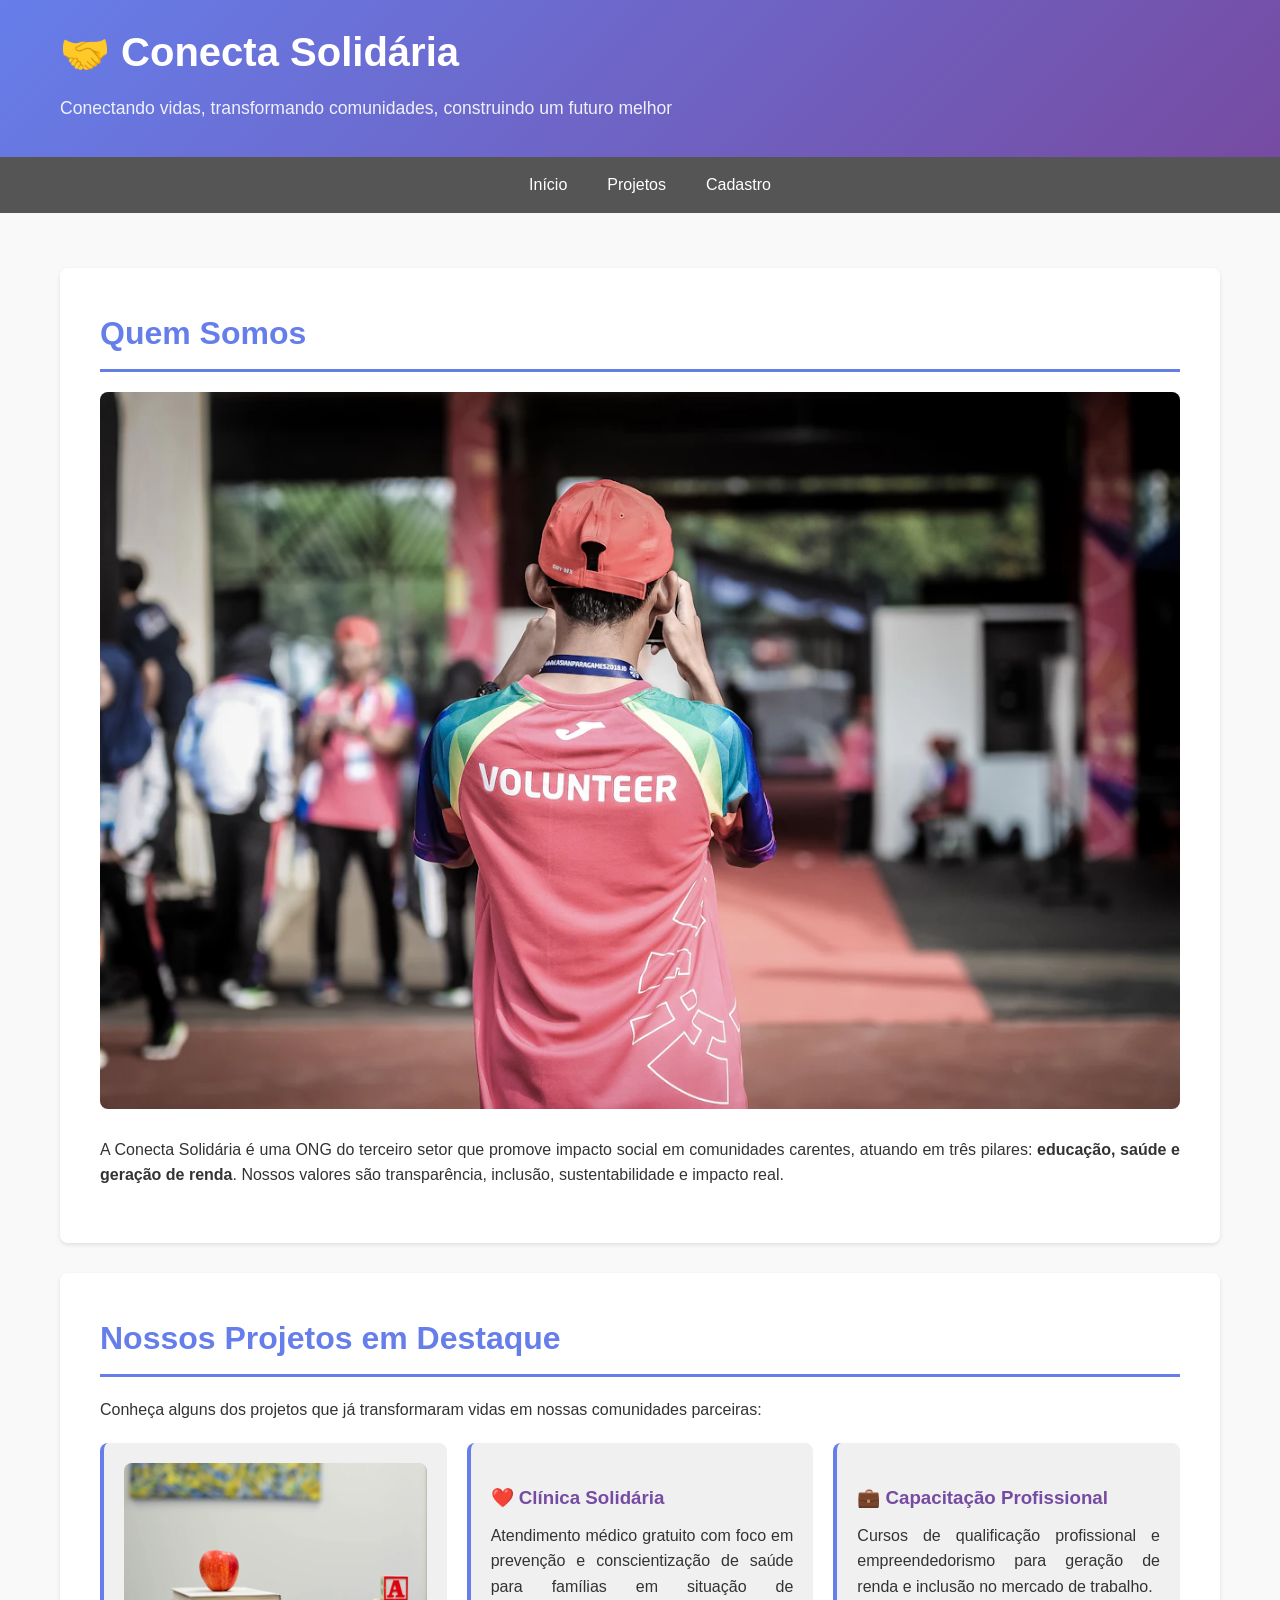
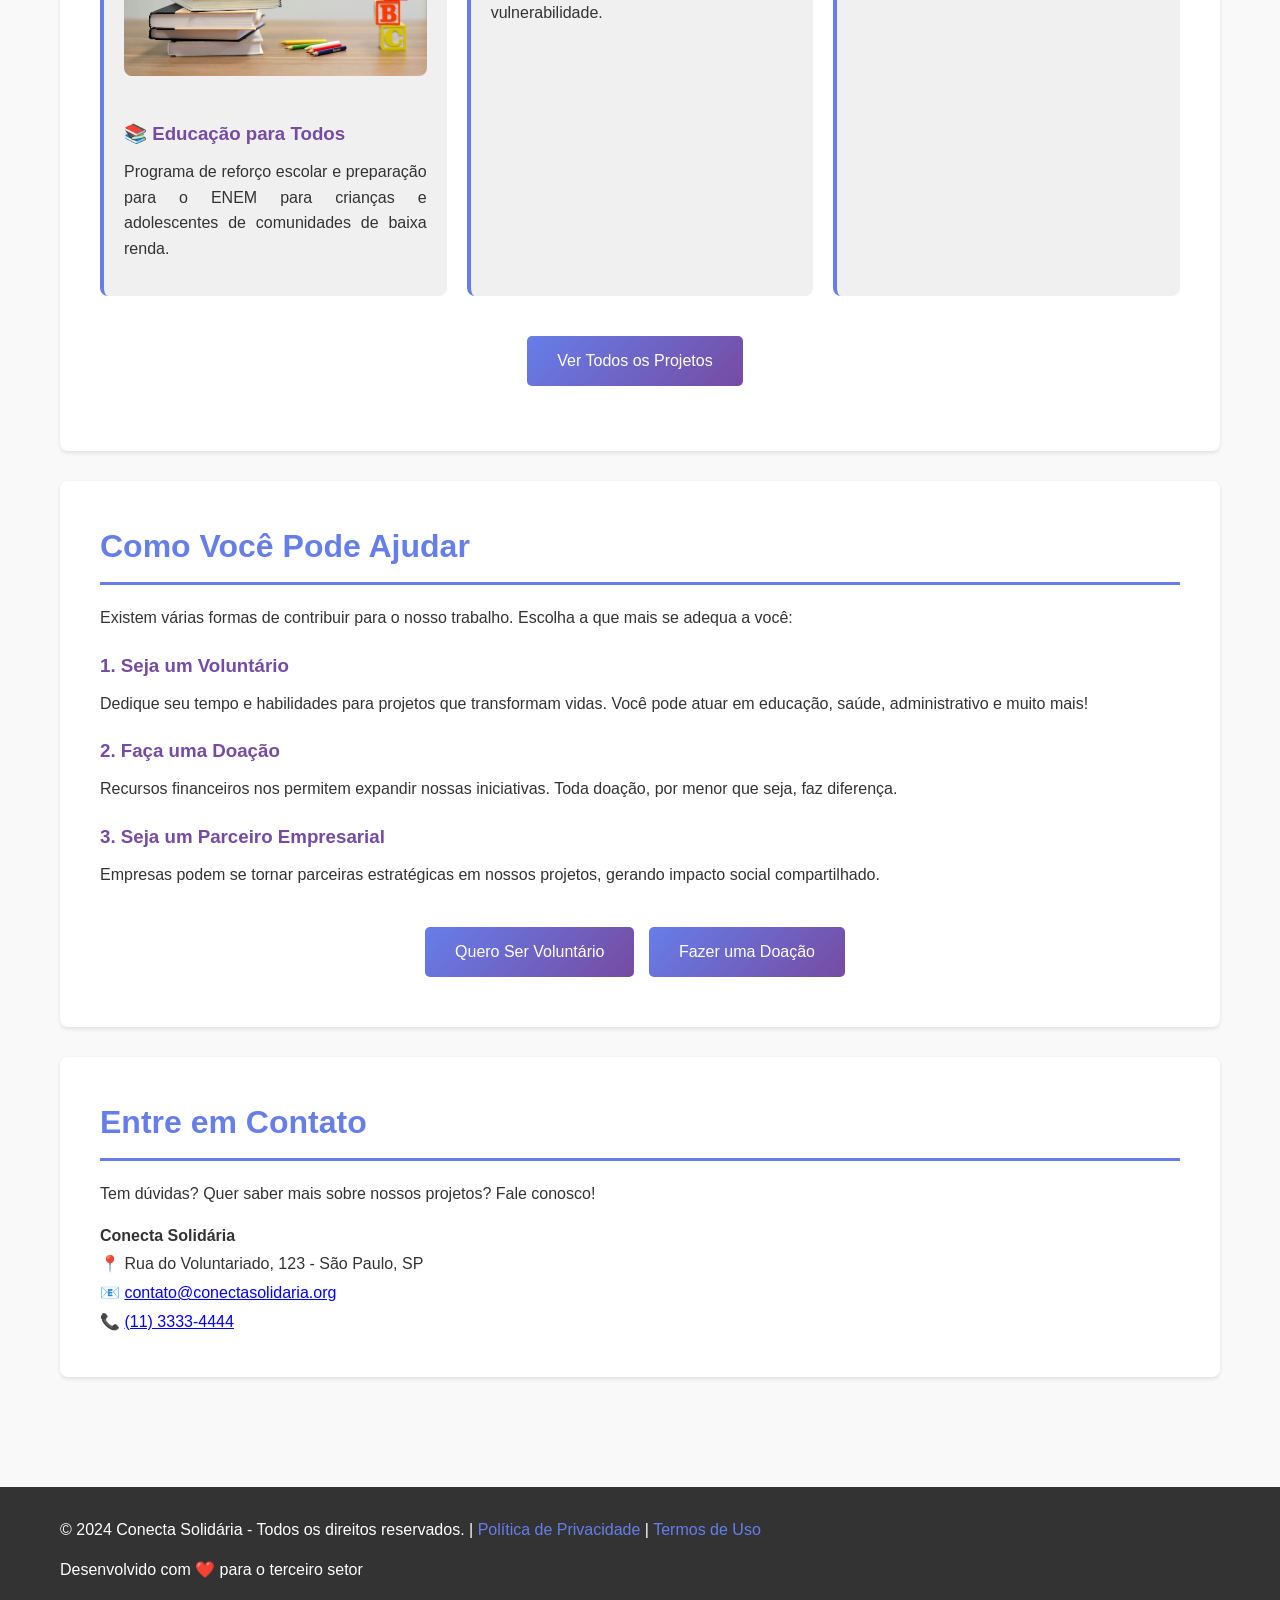
==== exame-pratico2/index.html @ 116528bc "feat: removendo .zip inútil" ====
<!DOCTYPE html>
<html lang="pt-BR">
  <head>
    <meta charset="UTF-8">
    <meta name="viewport" content="width=device-width, initial-scale=1.0">
    <title>Conecta Solidária - Sua ONG de Impacto Social</title>
    <meta
      name="description"
      content="Conecta Solidária é uma ONG dedicada a projetos de impacto social, capacitação de voluntários e captação de doações para comunidades carentes."
    >
    <meta
      name="keywords"
      content="ONG, voluntariado, doações, impacto social, projetos solidários"
    >
    <link rel="stylesheet" href="css/style.css">
  </head>

  <body>
    <header>
      <div class="container">
        <h1>🤝 Conecta Solidária</h1>
        <p class="tagline">
          Conectando vidas, transformando comunidades, construindo um futuro
          melhor
        </p>
      </div>
    </header>

    <nav>
      <ul>
        <li><a href="index.html">Início</a></li>
        <li><a href="projetos.html">Projetos</a></li>
        <li><a href="cadastro.html">Cadastro</a></li>
      </ul>
    </nav>

    <main>
      <div class="container">
        <section id="quem-somos">
          <h2>Quem Somos</h2>

          <picture>
            <source srcset="img/equipe-voluntarios.webp" type="image/webp">
            <img
              src="img/equipe-voluntarios.jpg"
              alt="Equipe de voluntários da Conecta Solidária reunida em uma ação comunitária"
              class="imagem-secao"
            >
          </picture>

          <p>
            A Conecta Solidária é uma ONG do terceiro setor que promove impacto
            social em comunidades carentes, atuando em três pilares:
            <strong>educação, saúde e geração de renda</strong>. Nossos valores
            são transparência, inclusão, sustentabilidade e impacto real.
          </p>
        </section>

        <section id="projetos-destaque">
          <h2>Nossos Projetos em Destaque</h2>

          <p>
            Conheça alguns dos projetos que já transformaram vidas em nossas
            comunidades parceiras:
          </p>

          <div class="projetos-grid">
            <article class="projeto-card">
              <picture>
                <source srcset="img/projeto-educacao.webp" type="image/webp">
                <img
                  src="img/projeto-educacao.jpg"
                  alt="Crianças participando de aula de reforço escolar"
                  class="imagem-card"
                >
              </picture>
              <h3>📚 Educação para Todos</h3>
              <p>
                Programa de reforço escolar e preparação para o ENEM para
                crianças e adolescentes de comunidades de baixa renda.
              </p>
            </article>

            <article class="projeto-card">
              <h3>❤️ Clínica Solidária</h3>
              <p>
                Atendimento médico gratuito com foco em prevenção e
                conscientização de saúde para famílias em situação de
                vulnerabilidade.
              </p>
            </article>

            <article class="projeto-card">
              <h3>💼 Capacitação Profissional</h3>
              <p>
                Cursos de qualificação profissional e empreendedorismo para
                geração de renda e inclusão no mercado de trabalho.
              </p>
            </article>
          </div>

          <p class="texto-centralizado">
            <a href="projetos.html" class="btn">Ver Todos os Projetos</a>
          </p>
        </section>

        <section id="como-ajudar">
          <h2>Como Você Pode Ajudar</h2>

          <p>
            Existem várias formas de contribuir para o nosso trabalho. Escolha a
            que mais se adequa a você:
          </p>

          <h3>1. Seja um Voluntário</h3>
          <p>
            Dedique seu tempo e habilidades para projetos que transformam vidas.
            Você pode atuar em educação, saúde, administrativo e muito mais!
          </p>

          <h3>2. Faça uma Doação</h3>
          <p>
            Recursos financeiros nos permitem expandir nossas iniciativas.
            Toda doação, por menor que seja, faz diferença.
          </p>

          <h3>3. Seja um Parceiro Empresarial</h3>
          <p>
            Empresas podem se tornar parceiras estratégicas em nossos projetos,
            gerando impacto social compartilhado.
          </p>

          <div class="texto-centralizado">
            <a href="cadastro.html" class="btn">Quero Ser Voluntário</a>
            <a href="#contato" class="btn">Fazer uma Doação</a>
          </div>
        </section>

        <section id="contato">
          <h2>Entre em Contato</h2>

          <p>
            Tem dúvidas? Quer saber mais sobre nossos projetos? Fale conosco!
          </p>

          <address>
            <strong>Conecta Solidária</strong><br>
            📍 Rua do Voluntariado, 123 - São Paulo, SP<br>
            📧 <a href="mailto:contato@conectasolidaria.org">contato@conectasolidaria.org</a><br>
            📞 <a href="tel:+551133334444">(11) 3333-4444</a>
          </address>
        </section>
      </div>
    </main>

    <footer>
      <div class="container">
        <p>
          © 2024 Conecta Solidária - Todos os direitos reservados. |
          <a href="#">Política de Privacidade</a> |
          <a href="#">Termos de Uso</a>
        </p>
        <p>
          Desenvolvido com ❤️ para o terceiro setor
        </p>
      </div>
    </footer>
  </body>
</html>
---- exame-pratico2/css/style.css ----
* {
  margin: 0;
  padding: 0;
  box-sizing: border-box;
}

body {
  font-family: "Segoe UI", Tahoma, Geneva, Verdana, sans-serif;
  line-height: 1.6;
  color: #333;
  background-color: #f9f9f9;
}

header {
  background: linear-gradient(135deg, #667eea 0%, #764ba2 100%);
  color: white;
  padding: 20px 0;
  box-shadow: 0 2px 5px rgba(0, 0, 0, 0.1);
}

.container {
  max-width: 1200px;
  margin: 0 auto;
  padding: 0 20px;
}

h1 {
  font-size: 2.5em;
  margin-bottom: 10px;
}

.tagline {
  font-size: 1.1em;
  opacity: 0.9;
}

nav {
  background-color: #555;
  padding: 0;
}

nav ul {
  list-style: none;
  display: flex;
  justify-content: center;
  flex-wrap: wrap;
}

nav li {
  margin: 0;
}

nav a {
  display: block;
  padding: 15px 20px;
  color: white;
  text-decoration: none;
  transition: background-color 0.3s;
}

nav a:hover {
  background-color: #667eea;
}

main {
  padding: 40px 0;
}

section {
  background: white;
  margin-bottom: 30px;
  padding: 40px;
  border-radius: 8px;
  box-shadow: 0 2px 4px rgba(0, 0, 0, 0.1);
}

h2 {
  color: #667eea;
  margin-bottom: 20px;
  font-size: 2em;
  border-bottom: 3px solid #667eea;
  padding-bottom: 10px;
}

h3 {
  color: #764ba2;
  margin-top: 20px;
  margin-bottom: 10px;
}

p {
  margin-bottom: 15px;
  text-align: justify;
}

ul {
  margin-left: 20px;
  margin-bottom: 15px;
}

li {
  margin-bottom: 10px;
}

.btn {
  display: inline-block;
  background: linear-gradient(135deg, #667eea 0%, #764ba2 100%);
  color: white;
  padding: 12px 30px;
  text-decoration: none;
  border-radius: 5px;
  transition: transform 0.3s, box-shadow 0.3s;
  margin: 10px 10px 10px 0;
}

.btn:hover {
  transform: translateY(-2px);
  box-shadow: 0 4px 8px rgba(0, 0, 0, 0.2);
}

.projetos-grid {
  display: grid;
  grid-template-columns: repeat(auto-fit, minmax(280px, 1fr));
  gap: 20px;
  margin-top: 20px;
}

.projeto-card {
  background: #f0f0f0;
  padding: 20px;
  border-radius: 8px;
  border-left: 4px solid #667eea;
  transition: transform 0.3s;
}

.projeto-card:hover {
  transform: translateY(-5px);
}

.imagem-secao {
  width: 100%;
  height: auto;
  border-radius: 8px;
  margin-bottom: 20px;
}

.imagem-card {
  width: 100%;
  height: auto;
  border-radius: 8px;
  margin-bottom: 15px;
}

.texto-centralizado {
  text-align: center;
  margin-top: 30px;
}

footer {
  background-color: #333;
  color: white;
  text-align: center;
  padding: 30px 0;
  margin-top: 40px;
}

footer a {
  color: #667eea;
  text-decoration: none;
}

footer a:hover {
  text-decoration: underline;
}

form {
  background: white;
  max-width: 700px;
  margin: 0 auto;
  padding: 30px;
  border-radius: 8px;
  box-shadow: 0 2px 4px rgba(0, 0, 0, 0.1);
}

fieldset {
  border: 1px solid #ddd;
  border-radius: 8px;
  padding: 20px;
  margin-bottom: 25px;
}

legend {
  color: #667eea;
  font-weight: bold;
  padding: 0 10px;
}

label {
  font-weight: 600;
}

input,
select,
textarea {
  width: 100%;
  padding: 10px;
  margin-top: 5px;
  border: 1px solid #ccc;
  border-radius: 5px;
  font-size: 1em;
}

input[type="radio"],
input[type="checkbox"] {
  width: auto;
  margin-right: 6px;
}

button {
  background: linear-gradient(135deg, #667eea 0%, #764ba2 100%);
  color: white;
  border: none;
  padding: 12px 30px;
  border-radius: 5px;
  cursor: pointer;
  font-size: 1em;
  margin: 10px 10px 0 0;
}

button[type="reset"] {
  background: #999;
}

aside {
  background: #f0f0f0;
  border-left: 4px solid #667eea;
  padding: 20px;
  border-radius: 8px;
  margin-top: 20px;
}

address {
  font-style: normal;
  line-height: 1.8;
}
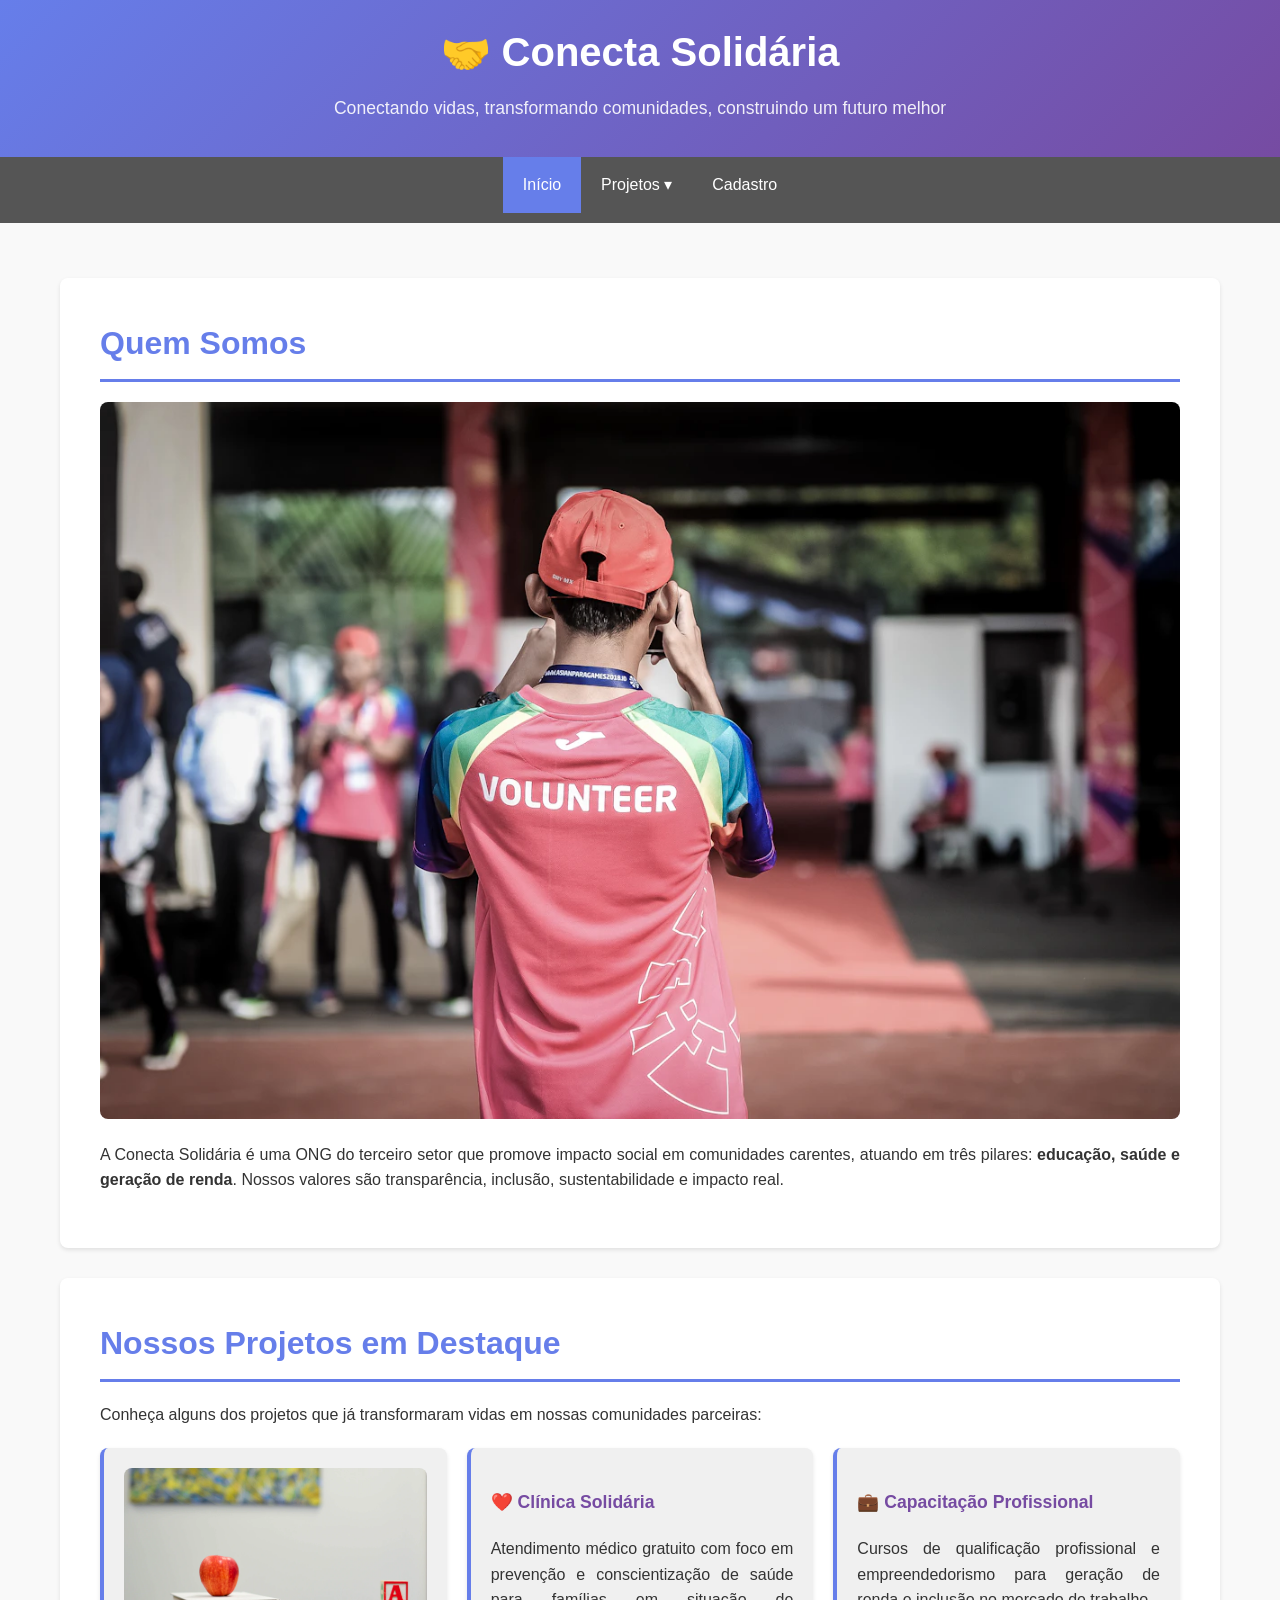
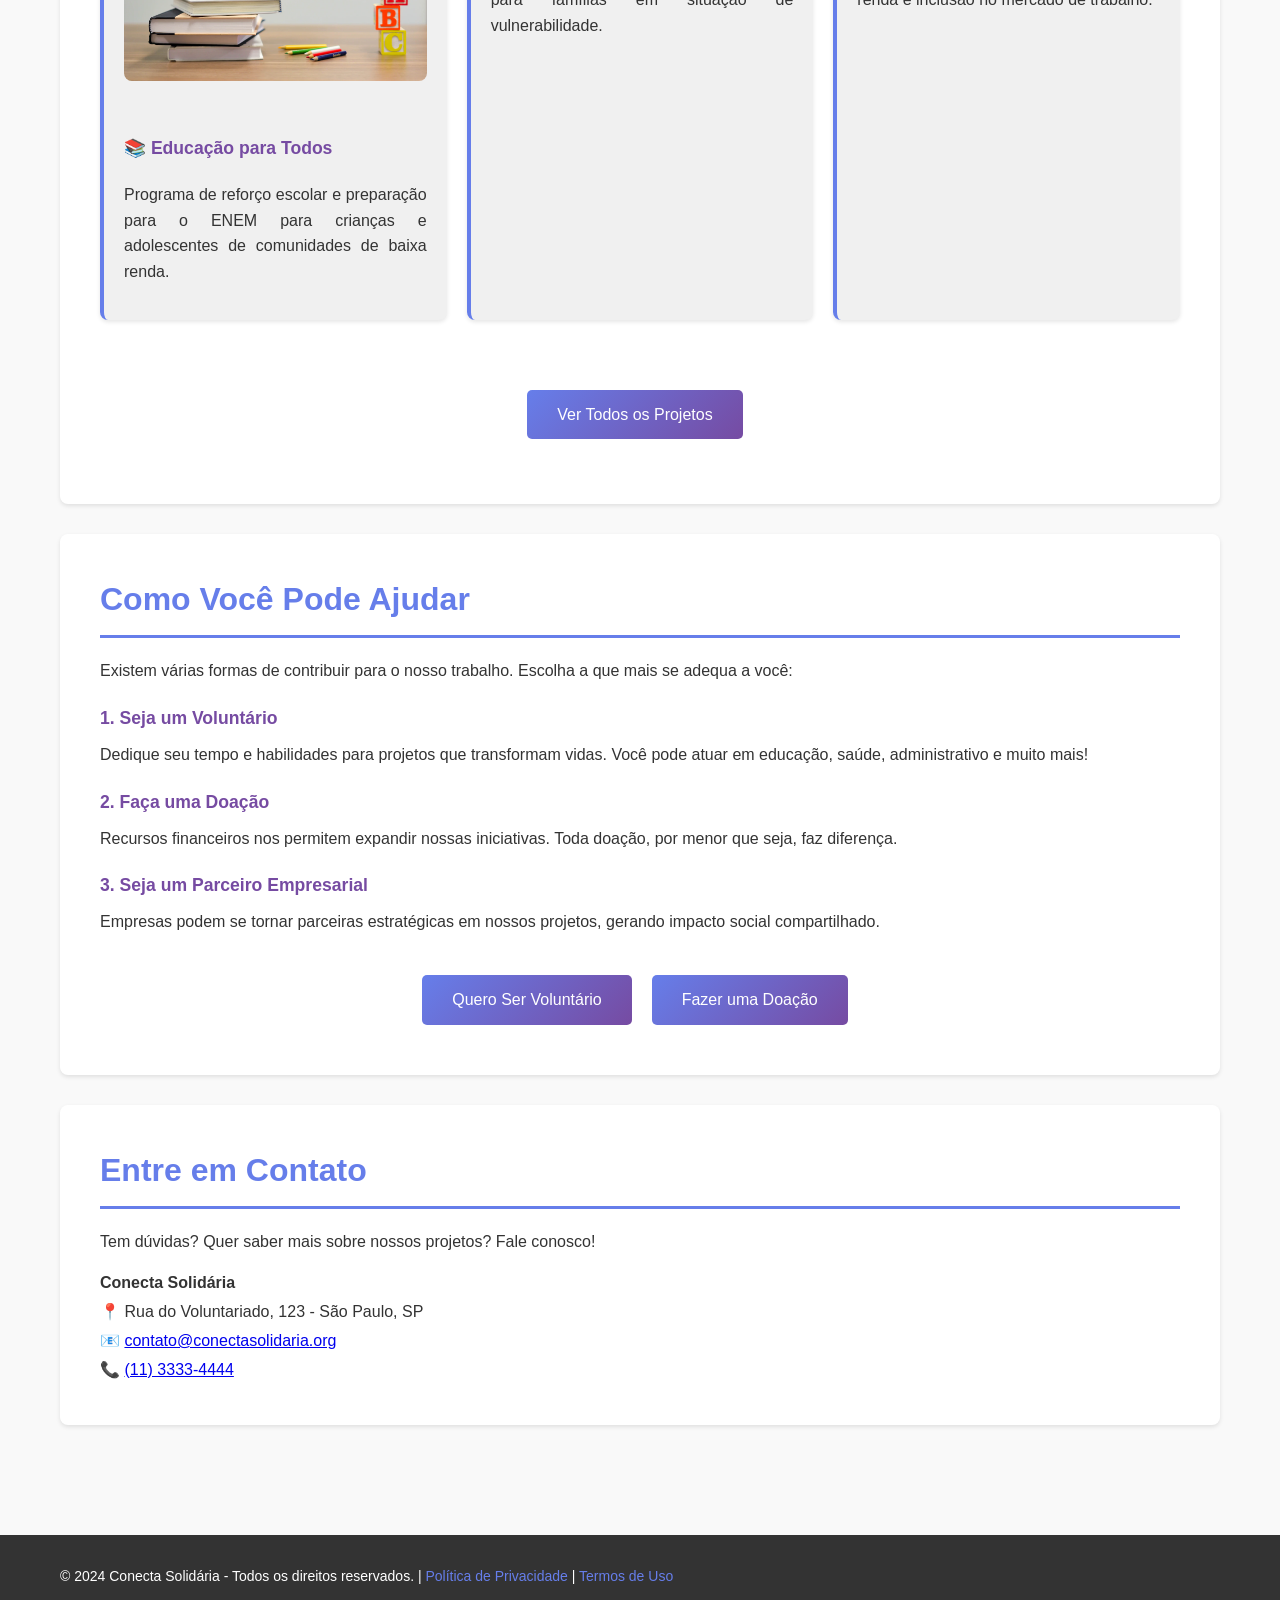
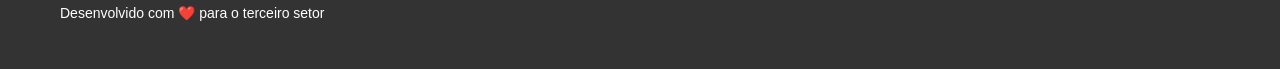
==== commit 924137f8: "feat: exame pratico 2 concluido" ====
--- a/exame-pratico2/index.html
+++ b/exame-pratico2/index.html
@@ -26,10 +26,19 @@
       </div>
     </header>
 
-    <nav>
-      <ul>
-        <li><a href="index.html">Início</a></li>
-        <li><a href="projetos.html">Projetos</a></li>
+    <nav aria-label="Navegação principal">
+      <input type="checkbox" id="menu-toggle" class="menu-toggle">
+      <label for="menu-toggle" class="menu-hamburguer" aria-label="Abrir e fechar menu">☰ Menu</label>
+      <ul class="menu">
+        <li><a href="index.html" aria-current="page">Início</a></li>
+        <li class="tem-submenu">
+          <a href="projetos.html">Projetos ▾</a>
+          <ul class="submenu">
+            <li><a href="projetos.html">Educação para Todos</a></li>
+            <li><a href="projetos.html">Clínica Solidária</a></li>
+            <li><a href="projetos.html">Capacitação Profissional</a></li>
+          </ul>
+        </li>
         <li><a href="cadastro.html">Cadastro</a></li>
       </ul>
     </nav>
--- a/exame-pratico2/css/style.css
+++ b/exame-pratico2/css/style.css
@@ -1,3 +1,60 @@
+/* =========================================================
+   Conecta Solidária - Folha de estilos (Exame Prático 2)
+   CSS3 avançado: variáveis, responsividade e animações
+   ========================================================= */
+
+/* -------------------------------------------------
+   1. Design tokens (variáveis CSS / :root)
+   Centraliza cores, espaçamentos e tipografia para
+   garantir consistência e escalabilidade.
+-------------------------------------------------- */
+:root {
+  /* Cores da marca */
+  --cor-primaria: #667eea;
+  --cor-secundaria: #764ba2;
+  --gradiente-marca: linear-gradient(135deg, var(--cor-primaria) 0%, var(--cor-secundaria) 100%);
+
+  /* Cores de feedback (validação) */
+  --cor-sucesso: #2e7d32;
+  --cor-erro: #c62828;
+
+  /* Cores neutras */
+  --cor-texto: #333333;
+  --cor-fundo: #f9f9f9;
+  --cor-branco: #ffffff;
+  --cor-cinza-claro: #f0f0f0;
+  --cor-cinza-medio: #999999;
+  --cor-borda: #cccccc;
+  --cor-escura: #333333;
+
+  /* Tipografia */
+  --fonte-base: "Segoe UI", Tahoma, Geneva, Verdana, sans-serif;
+
+  /* Escala tipográfica (5 patamares) */
+  --fonte-sm: 0.875rem;  /* 14px - textos auxiliares */
+  --fonte-base-tam: 1rem;     /* 16px - corpo do texto */
+  --fonte-md: 1.1rem;    /* ~18px - subtítulos (h3) */
+  --fonte-lg: 2rem;      /* 32px - títulos de seção (h2) */
+  --fonte-xl: 2.5rem;    /* 40px - título principal (h1) */
+
+  /* Espaçamentos - escala modular (base 5px, dobrando) */
+  --espaco-xs: 5px;
+  --espaco-sm: 10px;
+  --espaco-md: 20px;
+  --espaco-lg: 40px;
+
+  /* Bordas e sombras */
+  --raio: 8px;
+  --sombra: 0 2px 4px rgba(0, 0, 0, 0.1);
+  --sombra-hover: 0 4px 8px rgba(0, 0, 0, 0.2);
+
+  /* Transições */
+  --transicao: 0.3s ease;
+}
+
+/* -------------------------------------------------
+   2. Reset e base
+-------------------------------------------------- */
 * {
   margin: 0;
   padding: 0;
@@ -5,87 +62,188 @@
 }
 
 body {
-  font-family: "Segoe UI", Tahoma, Geneva, Verdana, sans-serif;
+  font-family: var(--fonte-base);
+  font-size: var(--fonte-base-tam);
   line-height: 1.6;
-  color: #333;
-  background-color: #f9f9f9;
-}
-
+  color: var(--cor-texto);
+  background-color: var(--cor-fundo);
+}
+
+/* -------------------------------------------------
+   3. Animações (@keyframes)
+-------------------------------------------------- */
+@keyframes surgir {
+  from {
+    opacity: 0;
+    transform: translateY(20px);
+  }
+  to {
+    opacity: 1;
+    transform: translateY(0);
+  }
+}
+
+/* -------------------------------------------------
+   4. Cabeçalho
+-------------------------------------------------- */
 header {
-  background: linear-gradient(135deg, #667eea 0%, #764ba2 100%);
-  color: white;
-  padding: 20px 0;
+  background: var(--gradiente-marca);
+  color: var(--cor-branco);
+  padding: var(--espaco-md) 0;
   box-shadow: 0 2px 5px rgba(0, 0, 0, 0.1);
+  text-align: center;
+  /* Flexbox: centraliza título e tagline em coluna */
+  display: flex;
+  flex-direction: column;
+  align-items: center;
+  justify-content: center;
+  gap: var(--espaco-xs);
 }
 
 .container {
   max-width: 1200px;
   margin: 0 auto;
-  padding: 0 20px;
+  padding: 0 var(--espaco-md);
 }
 
 h1 {
-  font-size: 2.5em;
-  margin-bottom: 10px;
+  font-size: var(--fonte-xl);
+  margin-bottom: var(--espaco-sm);
 }
 
 .tagline {
-  font-size: 1.1em;
+  font-size: var(--fonte-md);
   opacity: 0.9;
 }
 
+/* -------------------------------------------------
+   5. Navegação (menu responsivo com dropdown e hambúrguer)
+-------------------------------------------------- */
 nav {
   background-color: #555;
-  padding: 0;
-}
-
-nav ul {
+  position: relative;
+}
+
+/* Menu principal em linha (desktop) */
+nav > ul.menu {
   list-style: none;
   display: flex;
   justify-content: center;
   flex-wrap: wrap;
 }
 
-nav li {
-  margin: 0;
-}
-
 nav a {
   display: block;
-  padding: 15px 20px;
-  color: white;
+  padding: 15px var(--espaco-md);
+  color: var(--cor-branco);
   text-decoration: none;
-  transition: background-color 0.3s;
-}
-
-nav a:hover {
-  background-color: #667eea;
-}
-
+  transition: background-color var(--transicao);
+}
+
+nav a:hover,
+nav a:focus,
+nav a[aria-current="page"] {
+  background-color: var(--cor-primaria);
+}
+
+/* Checkbox e botão hambúrguer ficam ocultos no desktop */
+.menu-toggle {
+  display: none;
+}
+
+.menu-hamburguer {
+  display: none;
+  color: var(--cor-branco);
+  font-weight: 600;
+  padding: 15px var(--espaco-md);
+  cursor: pointer;
+  user-select: none;
+}
+
+/* Submenu (dropdown) - oculto por padrão */
+.tem-submenu {
+  position: relative;
+}
+
+.submenu {
+  list-style: none;
+  position: absolute;
+  top: 100%;
+  left: 0;
+  min-width: 220px;
+  background-color: #444;
+  box-shadow: var(--sombra);
+  opacity: 0;
+  visibility: hidden;
+  transform: translateY(-10px);
+  transition: opacity var(--transicao), transform var(--transicao),
+    visibility var(--transicao);
+  z-index: 10;
+}
+
+/* Exibe o dropdown ao passar o mouse ou navegar por teclado */
+.tem-submenu:hover .submenu,
+.tem-submenu:focus-within .submenu {
+  opacity: 1;
+  visibility: visible;
+  transform: translateY(0);
+}
+
+/* -------------------------------------------------
+   6. Conteúdo principal
+-------------------------------------------------- */
 main {
-  padding: 40px 0;
-}
-
-section {
-  background: white;
+  padding: var(--espaco-lg) 0;
+}
+
+/* Sistema de layout com Grid de 12 colunas.
+   Por padrão cada filho ocupa as 12 colunas (largura total);
+   classes utilitárias definem quantas colunas cada bloco ocupa. */
+.layout-grid {
+  display: grid;
+  grid-template-columns: repeat(12, 1fr);
+  gap: var(--espaco-md);
+  max-width: 1200px;
+  margin: 0 auto;
+  padding: var(--espaco-lg) var(--espaco-md);
+}
+
+.layout-grid > * {
+  grid-column: 1 / -1; /* ocupa as 12 colunas por padrão */
+}
+
+.layout-grid > section {
+  grid-column: span 8; /* conteúdo principal: 8 de 12 colunas */
+}
+
+.layout-grid > aside {
+  grid-column: span 4; /* barra lateral: 4 de 12 colunas */
+}
+
+section,
+article,
+form {
+  background: var(--cor-branco);
   margin-bottom: 30px;
-  padding: 40px;
-  border-radius: 8px;
-  box-shadow: 0 2px 4px rgba(0, 0, 0, 0.1);
+  padding: var(--espaco-lg);
+  border-radius: var(--raio);
+  box-shadow: var(--sombra);
+  animation: surgir 0.5s ease both;
 }
 
 h2 {
-  color: #667eea;
-  margin-bottom: 20px;
-  font-size: 2em;
-  border-bottom: 3px solid #667eea;
-  padding-bottom: 10px;
+  color: var(--cor-primaria);
+  margin-bottom: var(--espaco-md);
+  font-size: var(--fonte-lg);
+  border-bottom: 3px solid var(--cor-primaria);
+  padding-bottom: var(--espaco-sm);
 }
 
 h3 {
-  color: #764ba2;
-  margin-top: 20px;
-  margin-bottom: 10px;
+  color: var(--cor-secundaria);
+  font-size: var(--fonte-md);
+  margin-top: var(--espaco-md);
+  margin-bottom: var(--espaco-sm);
 }
 
 p {
@@ -94,105 +252,100 @@
 }
 
 ul {
-  margin-left: 20px;
+  margin-left: var(--espaco-md);
   margin-bottom: 15px;
 }
 
 li {
-  margin-bottom: 10px;
-}
-
+  margin-bottom: var(--espaco-sm);
+}
+
+/* -------------------------------------------------
+   7. Botões e links de ação
+-------------------------------------------------- */
 .btn {
   display: inline-block;
-  background: linear-gradient(135deg, #667eea 0%, #764ba2 100%);
-  color: white;
+  background: var(--gradiente-marca);
+  color: var(--cor-branco);
   padding: 12px 30px;
   text-decoration: none;
   border-radius: 5px;
-  transition: transform 0.3s, box-shadow 0.3s;
-  margin: 10px 10px 10px 0;
+  transition: transform var(--transicao), box-shadow var(--transicao);
+  margin: var(--espaco-sm) var(--espaco-sm) var(--espaco-sm) 0;
 }
 
 .btn:hover {
   transform: translateY(-2px);
-  box-shadow: 0 4px 8px rgba(0, 0, 0, 0.2);
-}
-
+  box-shadow: var(--sombra-hover);
+}
+
+/* -------------------------------------------------
+   8. Grade de projetos (CSS Grid)
+-------------------------------------------------- */
 .projetos-grid {
   display: grid;
   grid-template-columns: repeat(auto-fit, minmax(280px, 1fr));
-  gap: 20px;
-  margin-top: 20px;
+  gap: var(--espaco-md);
+  margin-top: var(--espaco-md);
 }
 
 .projeto-card {
-  background: #f0f0f0;
-  padding: 20px;
-  border-radius: 8px;
-  border-left: 4px solid #667eea;
-  transition: transform 0.3s;
+  background: var(--cor-cinza-claro);
+  padding: var(--espaco-md);
+  border-radius: var(--raio);
+  border-left: 4px solid var(--cor-primaria);
+  transition: transform var(--transicao);
+  /* Flexbox: empilha o conteúdo do card e alinha em coluna,
+     garantindo cards com altura consistente */
+  display: flex;
+  flex-direction: column;
+  gap: var(--espaco-sm);
 }
 
 .projeto-card:hover {
   transform: translateY(-5px);
 }
 
-.imagem-secao {
-  width: 100%;
-  height: auto;
-  border-radius: 8px;
-  margin-bottom: 20px;
-}
-
+/* -------------------------------------------------
+   9. Imagens responsivas
+-------------------------------------------------- */
+.imagem-secao,
 .imagem-card {
   width: 100%;
   height: auto;
-  border-radius: 8px;
+  border-radius: var(--raio);
   margin-bottom: 15px;
 }
 
 .texto-centralizado {
   text-align: center;
   margin-top: 30px;
-}
-
-footer {
-  background-color: #333;
-  color: white;
-  text-align: center;
-  padding: 30px 0;
-  margin-top: 40px;
-}
-
-footer a {
-  color: #667eea;
-  text-decoration: none;
-}
-
-footer a:hover {
-  text-decoration: underline;
-}
-
+  /* Flexbox: distribui os botões de ação com espaçamento uniforme */
+  display: flex;
+  flex-wrap: wrap;
+  justify-content: center;
+  gap: var(--espaco-sm);
+}
+
+/* -------------------------------------------------
+   10. Formulário
+-------------------------------------------------- */
 form {
-  background: white;
   max-width: 700px;
   margin: 0 auto;
-  padding: 30px;
-  border-radius: 8px;
-  box-shadow: 0 2px 4px rgba(0, 0, 0, 0.1);
 }
 
 fieldset {
   border: 1px solid #ddd;
-  border-radius: 8px;
-  padding: 20px;
+  border-radius: var(--raio);
+  padding: var(--espaco-md);
   margin-bottom: 25px;
 }
 
 legend {
-  color: #667eea;
+  color: var(--cor-primaria);
   font-weight: bold;
-  padding: 0 10px;
+  padding: 0 var(--espaco-sm);
 }
 
 label {
@@ -203,11 +356,33 @@
 select,
 textarea {
   width: 100%;
-  padding: 10px;
+  padding: var(--espaco-sm);
   margin-top: 5px;
-  border: 1px solid #ccc;
+  border: 1px solid var(--cor-borda);
   border-radius: 5px;
   font-size: 1em;
+  transition: border-color var(--transicao), box-shadow var(--transicao);
+}
+
+input:focus,
+select:focus,
+textarea:focus {
+  outline: none;
+  border-color: var(--cor-primaria);
+  box-shadow: 0 0 0 3px rgba(102, 126, 234, 0.25);
+}
+
+/* Feedback de SUCESSO: campo obrigatório preenchido corretamente */
+input:required:valid,
+select:required:valid {
+  border-color: var(--cor-sucesso);
+}
+
+/* Feedback de ERRO: campo obrigatório inválido (após interação) */
+input:required:invalid:not(:focus):not(:placeholder-shown),
+select:required:invalid:not(:focus) {
+  border-color: var(--cor-erro);
+  box-shadow: 0 0 0 3px rgba(198, 40, 40, 0.15);
 }
 
 input[type="radio"],
@@ -217,29 +392,319 @@
 }
 
 button {
-  background: linear-gradient(135deg, #667eea 0%, #764ba2 100%);
-  color: white;
+  background: var(--gradiente-marca);
+  color: var(--cor-branco);
   border: none;
   padding: 12px 30px;
   border-radius: 5px;
   cursor: pointer;
   font-size: 1em;
-  margin: 10px 10px 0 0;
+  margin: var(--espaco-sm) var(--espaco-sm) 0 0;
+  transition: transform var(--transicao), box-shadow var(--transicao),
+    opacity var(--transicao);
+}
+
+/* Estado hover: elevar e destacar */
+button:hover {
+  transform: translateY(-2px);
+  box-shadow: var(--sombra-hover);
+}
+
+/* Estado focus: anel de foco visível (acessibilidade) */
+button:focus-visible {
+  outline: 3px solid var(--cor-secundaria);
+  outline-offset: 2px;
+}
+
+/* Estado active: botão "pressionado" */
+button:active {
+  transform: translateY(1px);
+  box-shadow: var(--sombra);
+}
+
+/* Estado disabled: botão inativo */
+button:disabled {
+  opacity: 0.5;
+  cursor: not-allowed;
+  transform: none;
+  box-shadow: none;
 }
 
 button[type="reset"] {
-  background: #999;
-}
-
+  background: var(--cor-cinza-medio);
+}
+
+/* -------------------------------------------------
+   11. Aside e address
+-------------------------------------------------- */
 aside {
-  background: #f0f0f0;
-  border-left: 4px solid #667eea;
-  padding: 20px;
-  border-radius: 8px;
-  margin-top: 20px;
+  background: var(--cor-cinza-claro);
+  border-left: 4px solid var(--cor-primaria);
+  padding: var(--espaco-md);
+  border-radius: var(--raio);
+  margin-top: var(--espaco-md);
 }
 
 address {
   font-style: normal;
   line-height: 1.8;
 }
+
+/* -------------------------------------------------
+   12. Rodapé
+-------------------------------------------------- */
+footer {
+  background-color: var(--cor-escura);
+  color: var(--cor-branco);
+  text-align: center;
+  font-size: var(--fonte-sm);
+  padding: 30px 0;
+  margin-top: var(--espaco-lg);
+}
+
+footer a {
+  color: var(--cor-primaria);
+  text-decoration: none;
+}
+
+footer a:hover {
+  text-decoration: underline;
+}
+
+/* -------------------------------------------------
+   13. Acessibilidade: foco visível por teclado
+-------------------------------------------------- */
+a:focus-visible,
+button:focus-visible {
+  outline: 3px solid var(--cor-secundaria);
+  outline-offset: 2px;
+}
+
+/* -------------------------------------------------
+   13b. Componentes de feedback (badges, alertas, modal, toast)
+   Grupo de estilos padronizado com a paleta do projeto.
+-------------------------------------------------- */
+
+/* --- BADGES (etiquetas de categoria) --- */
+.badge {
+  display: inline-block;
+  padding: 4px 12px;
+  border-radius: 999px;
+  font-size: var(--fonte-sm);
+  font-weight: 600;
+  color: var(--cor-branco);
+  background: var(--cor-primaria);
+}
+
+.badge--secundario {
+  background: var(--cor-secundaria);
+}
+
+.badge--sucesso {
+  background: var(--cor-sucesso);
+}
+
+.badge--erro {
+  background: var(--cor-erro);
+}
+
+.badge--neutro {
+  background: var(--cor-cinza-medio);
+}
+
+/* --- ALERTAS (caixas de aviso contextuais) --- */
+.alerta {
+  padding: var(--espaco-md);
+  border-radius: var(--raio);
+  border-left: 5px solid;
+  margin-bottom: var(--espaco-md);
+  background: var(--cor-cinza-claro);
+}
+
+.alerta--sucesso {
+  border-color: var(--cor-sucesso);
+  background: #e8f5e9;
+  color: #1b5e20;
+}
+
+.alerta--erro {
+  border-color: var(--cor-erro);
+  background: #fdecea;
+  color: #b71c1c;
+}
+
+.alerta--aviso {
+  border-color: #f9a825;
+  background: #fff8e1;
+  color: #8d6e00;
+}
+
+.alerta--info {
+  border-color: var(--cor-primaria);
+  background: #eef1fe;
+  color: #2a3a8c;
+}
+
+/* --- MODAL (janela de informação) - CSS puro via :target --- */
+.modal {
+  position: fixed;
+  inset: 0;
+  background: rgba(0, 0, 0, 0.6);
+  display: flex;
+  align-items: center;
+  justify-content: center;
+  opacity: 0;
+  visibility: hidden;
+  transition: opacity var(--transicao), visibility var(--transicao);
+  z-index: 100;
+}
+
+.modal:target {
+  opacity: 1;
+  visibility: visible;
+}
+
+.modal__caixa {
+  background: var(--cor-branco);
+  padding: var(--espaco-lg);
+  border-radius: var(--raio);
+  max-width: 480px;
+  width: 90%;
+  box-shadow: var(--sombra-hover);
+  transform: translateY(-20px);
+  transition: transform var(--transicao);
+}
+
+.modal:target .modal__caixa {
+  transform: translateY(0);
+}
+
+.modal__fechar {
+  float: right;
+  color: var(--cor-texto);
+  text-decoration: none;
+  font-size: var(--fonte-md);
+  font-weight: bold;
+}
+
+/* --- TOAST (notificação não obstrutiva) --- */
+.toast {
+  position: fixed;
+  bottom: var(--espaco-md);
+  right: var(--espaco-md);
+  background: var(--cor-escura);
+  color: var(--cor-branco);
+  padding: var(--espaco-sm) var(--espaco-md);
+  border-radius: var(--raio);
+  box-shadow: var(--sombra-hover);
+  border-left: 5px solid var(--cor-sucesso);
+  animation: surgir 0.5s ease both;
+  z-index: 90;
+}
+
+/* -------------------------------------------------
+   14. Responsividade (Media Queries) - 5 breakpoints
+-------------------------------------------------- */
+
+/* Breakpoint 1 - Desktop panorâmico (<= 1200px) */
+@media (max-width: 1200px) {
+  .container,
+  .layout-grid {
+    max-width: 960px;
+  }
+}
+
+/* Breakpoint 2 - Laptops / desktops menores (<= 992px)
+   O grid de 12 colunas passa a empilhar conteúdo e barra lateral. */
+@media (max-width: 992px) {
+  .layout-grid > section,
+  .layout-grid > aside {
+    grid-column: 1 / -1;
+  }
+}
+
+/* Breakpoint 3 - Tablets (<= 768px): ativa o menu hambúrguer */
+@media (max-width: 768px) {
+  h1 {
+    font-size: var(--fonte-lg);
+  }
+
+  section,
+  article,
+  form {
+    padding: var(--espaco-md);
+  }
+
+  /* Mostra o botão hambúrguer */
+  .menu-hamburguer {
+    display: block;
+    text-align: right;
+  }
+
+  /* Esconde o menu e o abre com animação ao marcar o checkbox */
+  nav > ul.menu {
+    flex-direction: column;
+    max-height: 0;
+    overflow: hidden;
+    transition: max-height var(--transicao);
+  }
+
+  .menu-toggle:checked ~ ul.menu {
+    max-height: 600px;
+  }
+
+  nav a {
+    text-align: center;
+    border-bottom: 1px solid rgba(255, 255, 255, 0.1);
+  }
+
+  /* No mobile o submenu fica empilhado, sem posicionamento absoluto */
+  .submenu {
+    position: static;
+    opacity: 1;
+    visibility: visible;
+    transform: none;
+    background-color: #666;
+  }
+}
+
+/* Breakpoint 4 - Celulares grandes (<= 576px) */
+@media (max-width: 576px) {
+  .projetos-grid {
+    grid-template-columns: 1fr; /* cards em coluna única */
+  }
+
+  p {
+    text-align: left;
+  }
+}
+
+/* Breakpoint 5 - Celulares pequenos (<= 480px) */
+@media (max-width: 480px) {
+  h1 {
+    font-size: var(--fonte-md);
+  }
+
+  main,
+  .layout-grid {
+    padding: var(--espaco-md) 0;
+  }
+
+  .btn,
+  button {
+    display: block;
+    width: 100%;
+    text-align: center;
+    margin: var(--espaco-sm) 0;
+  }
+}
+
+/* -------------------------------------------------
+   15. Respeita usuários que preferem menos movimento
+-------------------------------------------------- */
+@media (prefers-reduced-motion: reduce) {
+  * {
+    animation: none !important;
+    transition: none !important;
+  }
+}
